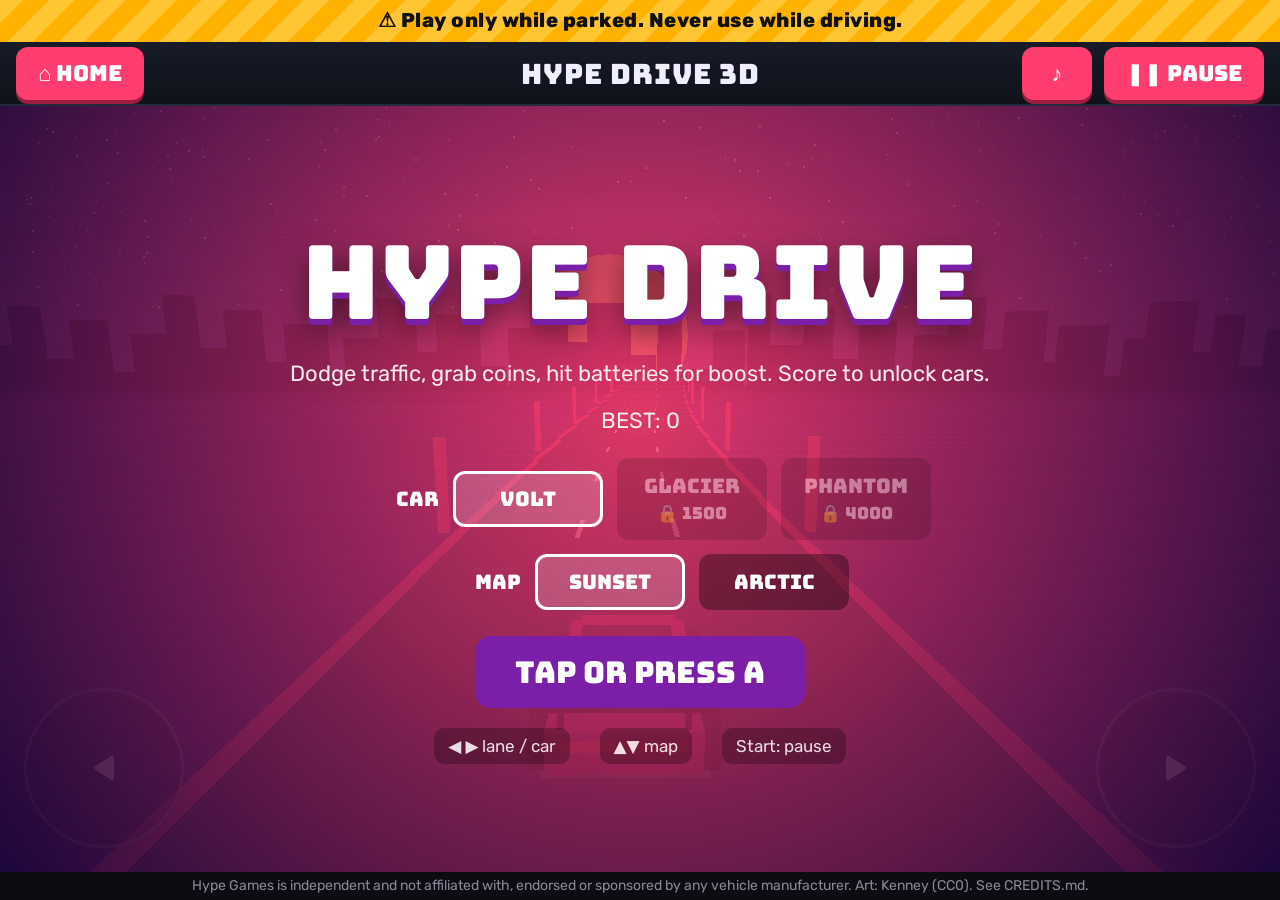
==== games/drive.html @ b2f7b59b "Hype Games v3" ====
<!doctype html><html><head><meta charset="utf-8"><meta name="viewport" content="width=device-width,initial-scale=1"><title>Hype Drive 3D</title><link rel="icon" href="data:,"><link rel="stylesheet" href="../style.css">
<script type="importmap">{"imports":{"three":"../vendor/three.module.min.js"}}</script></head><body>
<script src="../common.js"></script><script>HG.chrome('Hype Drive 3D')</script>
<script type="module">
import * as THREE from 'three';
const stage=document.getElementById('stage');
const hud=document.createElement('div');hud.className='hud';stage.appendChild(hud);
const msg=document.createElement('div');msg.className='hud';msg.style.cssText='top:38%;left:0;right:0;text-align:center;font-size:56px;background:none;border:0';stage.appendChild(msg);
// --- garage & themes ---
const CARS=[{n:'VOLT',need:0,body:0xff3d6e,trim:0x1b1030,glow:0xffd23f,w:1.9,l:3.6,h:.55},{n:'GLACIER',need:1500,body:0xe8f6ff,trim:0x16324a,glow:0x2bd9ff,w:2.1,l:3.9,h:.7},{n:'PHANTOM',need:4000,body:0x15151c,trim:0xc9a227,glow:0xb46bff,w:2.0,l:4.2,h:.45}];
const THEMES=[{n:'SUNSET',sky:['#0a0420','#3b0f5c','#ff3d6e','#ffb36b'],fog:0x2a0c4a,ground:0x3a1f6b,grid:[0xff3d6e,0xb02a8a],sun:0xffcf5a,skyline:0x14062a,post:0xff3d6e,road:0x2b2b3a,mtn:false,
  music:{bpm:118,root:57,scale:[0,2,3,5,7,8,10],lead:[0,null,3,null,7,null,5,3,0,null,3,null,8,7,5,null],bass:[0,0,null,0,5,5,null,5,3,3,null,3,4,4,null,4],drums:1,wave:'sawtooth'}},
 {n:'ARCTIC',sky:['#020b1a','#0b2a4a','#2bd9ff','#c8f4ff'],fog:0x0b2a4a,ground:0xbfd8ea,grid:[0x2bd9ff,0x5aa0c8],sun:0xeaf6ff,skyline:0x183a5a,post:0x2bd9ff,road:0x3a4a5e,mtn:true,
  music:{bpm:96,root:62,scale:[0,2,4,7,9],lead:[4,null,2,null,0,null,2,null,4,7,null,4,2,null,null,null],bass:[0,null,null,null,3,null,null,null,1,null,null,null,4,null,null,null],drums:1,wave:'triangle'}}];
let carI=Math.min(HG.get('drive_car',0),2),thI=HG.get('drive_theme',0);const unlocked=i=>HG.best('drive')>=CARS[i].need;if(!unlocked(carI))carI=0;
const R=new THREE.WebGLRenderer({antialias:false,powerPreference:'low-power'});R.setPixelRatio(Math.min(devicePixelRatio,1.25));stage.appendChild(R.domElement);
const S=new THREE.Scene(),C=new THREE.PerspectiveCamera(60,1,.1,260);C.position.set(0,5,9);C.lookAt(0,1,-8);
S.add(new THREE.HemisphereLight(0xbbaaff,0x332244,1.6));const dl=new THREE.DirectionalLight(0xffffff,1.6);dl.position.set(5,10,5);S.add(dl);
function size(){const w=stage.clientWidth,h=stage.clientHeight;R.setSize(w,h);C.aspect=w/h;C.updateProjectionMatrix()}addEventListener('resize',size);size();
const M=(c,e)=>new THREE.MeshLambertMaterial({color:c,emissive:e||0}),B=(w,h,d,m)=>new THREE.Mesh(new THREE.BoxGeometry(w,h,d),m);
// hand-modelled cars (no external model)
function makeCar(c){const g=new THREE.Group(),bm=M(c.body),tm=M(c.trim),gl=new THREE.MeshBasicMaterial({color:c.glow});
 const body=B(c.w,c.h,c.l,bm);body.position.y=.55;g.add(body);const nose=B(c.w*.9,c.h*.6,1,bm);nose.position.set(0,.45,-c.l/2-.3);g.add(nose);
 const cab=B(c.w*.7,.45,c.l*.4,new THREE.MeshLambertMaterial({color:0x101828,emissive:0x0a1430}));cab.position.set(0,.55+c.h/2+.2,.2);g.add(cab);
 const sp=B(c.w*1.05,.08,.5,tm);sp.position.set(0,1.2,c.l/2-.1);g.add(sp);[-1,1].forEach(s=>{const f=B(.08,.4,.08,tm);f.position.set(s*c.w*.4,1,c.l/2-.1);g.add(f)});
 const st=B(c.w+.02,.06,c.l*.8,gl);st.position.y=.5;g.add(st);const tl=B(c.w*.8,.12,.05,new THREE.MeshBasicMaterial({color:0xff2a2a}));tl.position.set(0,.65,c.l/2+.01);g.add(tl);
 const wg=new THREE.CylinderGeometry(.42,.42,.38,10),wm=M(0x111111);g.wheels=[];[[-1,-1],[1,-1],[-1,1],[1,1]].forEach(([x,z])=>{const w=new THREE.Mesh(wg,wm);w.rotation.z=Math.PI/2;w.position.set(x*(c.w/2+.05),.42,z*c.l*.33);g.add(w);g.wheels.push(w)});
 const under=new THREE.Mesh(new THREE.PlaneGeometry(c.w*1.1,c.l*.9),new THREE.MeshBasicMaterial({color:c.glow,transparent:true,opacity:.22,blending:THREE.AdditiveBlending,depthWrite:false}));under.rotation.x=-Math.PI/2;under.position.y=.12;g.add(under);return g}
function makeTraffic(i){const cols=[0x4466ff,0x22aa66,0xffaa22,0x9955ff,0xdddddd],g=makeCar({body:cols[i%5],trim:0x222222,glow:0xffffff,w:1.9,l:3.4+(i%2)*.8,h:.7+(i%3)*.2});g.rotation.y=Math.PI;return g}
// world
const LANES=[-3,0,3],SEG=10,NSEG=18;let TH;const road=[];const world=new THREE.Group();S.add(world);
let sun,ground,grid,sky=new THREE.Group();S.add(sky);
function buildTheme(){TH=THEMES[thI];sky.clear();const cv=document.createElement('canvas');cv.width=2;cv.height=256;const g=cv.getContext('2d'),gr=g.createLinearGradient(0,0,0,256);TH.sky.forEach((c,i)=>gr.addColorStop([0,.5,.8,1][i],c));g.fillStyle=gr;g.fillRect(0,0,2,256);S.background=new THREE.CanvasTexture(cv);
 S.fog=new THREE.Fog(TH.fog,50,190);sun=new THREE.Mesh(new THREE.CircleGeometry(24,40),new THREE.MeshBasicMaterial({color:TH.sun,fog:false}));sun.position.set(0,16,-200);sky.add(sun);
 const bm=new THREE.MeshBasicMaterial({color:TH.skyline,fog:false});for(let i=0;i<70;i++){const h=6+((i*37)%26);let b;if(TH.mtn){b=new THREE.Mesh(new THREE.ConeGeometry(10+(i%4)*3,h*1.4,4),bm);b.position.set((i-35)*10,h*.7-2,-195)}else{b=B(6+(i*13%8),h,4,bm);b.position.set((i-35)*9,h/2-2,-195)}sky.add(b)}
 const sg=new THREE.BufferGeometry(),pts=[];for(let i=0;i<500;i++)pts.push((Math.random()-.5)*500,25+Math.random()*100,-210);sg.setAttribute('position',new THREE.Float32BufferAttribute(pts,3));sky.add(new THREE.Points(sg,new THREE.PointsMaterial({color:0xffffff,size:.9,fog:false})));
 if(TH.mtn){for(let i=0;i<3;i++){const a=new THREE.Mesh(new THREE.PlaneGeometry(300,18),new THREE.MeshBasicMaterial({color:[0x2bff9e,0x2bd9ff,0xb46bff][i],transparent:true,opacity:.18,fog:false,side:2}));a.position.set(0,55+i*10,-205);a.rotation.z=.05*i;sky.add(a)}}
 if(ground)S.remove(ground,grid);ground=new THREE.Mesh(new THREE.PlaneGeometry(500,500),M(TH.ground));ground.rotation.x=-Math.PI/2;ground.position.set(0,-.4,-180);S.add(ground);
 grid=new THREE.GridHelper(500,125,TH.grid[0],TH.grid[1]);grid.position.set(0,-.35,-180);grid.material.transparent=true;grid.material.opacity=.4;S.add(grid);
 road.forEach(r=>world.remove(r));road.length=0;const rm=M(TH.road),sm=new THREE.MeshBasicMaterial({color:0xffffff}),pm=new THREE.MeshBasicMaterial({color:TH.post}),em=new THREE.MeshBasicMaterial({color:TH.post});
 for(let i=0;i<NSEG;i++){const g=new THREE.Group();g.add(B(10,.2,SEG+.6,rm));for(const x of[-1.5,1.5]){const s=B(.15,.02,2.4,sm);s.position.set(x,.11,0);g.add(s)}
  for(const x of[-5.1,5.1]){const e=B(.25,.12,SEG,em);e.position.set(x,.15,0);g.add(e)}if(i%2==0)for(const x of[-5.8,5.8]){const p=B(.3,3,.3,pm);p.position.set(x,1.5,0);g.add(p)}g.baseZ=-i*SEG;world.add(g);road.push(g)}}
// pseudo-3D bend: offset at depth z (negative = ahead)
let curve=0,hill=0;const bend=z=>{const d=Math.max(0,-z);return{x:curve*d*d/420,y:hill*Math.min(d,120)*Math.min(d,120)/2600,r:curve*d/210}};
function place(o,z){const b=bend(z);o.position.x=(o.lx||0)+b.x;o.position.y=(o.ly||0)+b.y;o.position.z=z;o.rotation.y=(o.ry||0)-b.r}
// particles & fx
const PN=160,pg=new THREE.BufferGeometry(),pp=new Float32Array(PN*3),pv=[];for(let i=0;i<PN;i++){pp[i*3+1]=-99;pv.push({x:0,y:0,z:0,l:0})}pg.setAttribute('position',new THREE.BufferAttribute(pp,3));
const pmat=new THREE.PointsMaterial({color:0xffd400,size:.4});S.add(new THREE.Points(pg,pmat));let pi=0;
function burst(x,y,z,n,c){pmat.color.set(c);for(let i=0;i<n;i++){const v=pv[pi];v.l=.6;v.x=(Math.random()-.5)*8;v.y=Math.random()*7;v.z=(Math.random()-.5)*8+6;pp[pi*3]=x;pp[pi*3+1]=y;pp[pi*3+2]=z;pi=(pi+1)%PN}}
function stepP(dt){for(let i=0;i<PN;i++){const v=pv[i];if(v.l<=0){pp[i*3+1]=-99;continue}v.l-=dt;v.y-=18*dt;pp[i*3]+=v.x*dt;pp[i*3+1]+=v.y*dt;pp[i*3+2]+=v.z*dt}pg.attributes.position.needsUpdate=true}
const lines=[];const lm=new THREE.MeshBasicMaterial({color:0xffffff,transparent:true,opacity:.35});for(let i=0;i<24;i++){const l=B(.05,.05,4,lm);l.position.set((Math.random()<.5?-1:1)*(6+Math.random()*6),Math.random()*5,-Math.random()*80);S.add(l);lines.push(l)}
let shakeT=0,stopT=0,player;
function setCar(){if(player)S.remove(player);player=makeCar(CARS[carI]);S.add(player)}
const coinG=new THREE.TorusGeometry(.5,.18,6,14),coinM=M(0xffd400,0x664400),batG=new THREE.BoxGeometry(.6,1,.6),batM=M(0x22ff88,0x116633),coneG=new THREE.ConeGeometry(.5,1.2,8),coneM=M(0xff7a1a,0x331100);
let objs=[],lane=1,px=0,speed=0,dist=0,coins=0,lives=3,level=1,boost=0,inv=0,state='ready',spawnZ,tilt=0;
function reset(){objs.forEach(o=>world.remove(o.m));objs=[];lane=1;px=0;speed=16;dist=0;coins=0;lives=3;level=1;boost=0;inv=0;spawnZ=-40;state='play';msg.textContent=''}
function spawn(z){const l=Math.random()*3|0,r=Math.random();let m,t;
 if(r<.42){m=makeTraffic(Math.random()*5|0);t='car'}else if(r<.6){m=new THREE.Mesh(coneG,coneM);m.ly=.6;t='cone'}else if(r<.94){m=new THREE.Mesh(coinG,coinM);m.ly=1;t='coin'}else{m=new THREE.Mesh(batG,batM);m.ly=1;t='bat'}
 m.lx=LANES[l];m.ry=t=='car'?Math.PI:0;m.z=z;world.add(m);objs.push({m,t,l,z})}
HG.onPress=k=>{if(state!='play'){if(k=='a'&&state=='over')reset();return}if(k=='left'&&lane>0){lane--;HG.sfx('click')}if(k=='right'&&lane<2){lane++;HG.sfx('click')}};
HG.touchButtons([{k:'left',label:'◀',style:'left:24px;bottom:24px;width:160px;height:160px'},{k:'right',label:'▶',style:'right:24px;bottom:24px;width:160px;height:160px'}]);
R.domElement.addEventListener('pointerdown',()=>{if(state=='over')reset()});
const score=()=>Math.floor(dist/10)+coins*25;
let last=performance.now(),demoT=0,tt=0;
function tick(now){requestAnimationFrame(tick);let dt=Math.min(.05,(now-last)/1000);last=now;if(HG.paused){R.render(S,C);return}if(stopT>0){stopT-=dt;R.render(S,C);return}stepP(dt);tt+=dt;
 const sp=state=='play'?speed*(boost>0?1.6:1):6;dist+=state=='play'?sp*dt:0;
 curve=Math.sin(tt*.12+dist/500)*1.1;hill=Math.sin(dist/330+1)*.8;sky.position.x=-curve*25;
 if(state=='play'){
  if(HG.qs.has('demo')){demoT+=dt;const ahead=objs.find(o=>o.l==lane&&o.z<0&&o.z>-16&&(o.t=='car'||o.t=='cone'));if(ahead&&demoT>.3){lane=lane==1?(Math.random()<.5?0:2):1;demoT=0}}
  speed=Math.min(55,16+dist/150);boost-=dt;inv-=dt;
  const nl=1+Math.floor(dist/1000);if(nl>level){level=nl;HG.sfx('level');msg.textContent='LEVEL '+level;setTimeout(()=>msg.textContent='',1200)}
  spawnZ+=sp*dt;while(spawnZ>-150){spawn(spawnZ-150);spawnZ-=Math.max(6,16-level*1.5)}
  for(let i=objs.length-1;i>=0;i--){const o=objs[i];o.z+=sp*dt*(o.t=='car'?.6:1);if(o.t=='coin'||o.t=='bat')o.m.rotation.x+=dt*0,o.ry=(o.ry||0)+dt*4;place(o.m,o.z);
   if(o.z>12){world.remove(o.m);objs.splice(i,1);continue}
   if(Math.abs(o.z)<1.8&&Math.abs(o.m.position.x-px)<1.5){
    if(o.t=='coin'){coins++;HG.sfx('coin');burst(px,1,0,14,0xffd400);const v=o.m.position.clone().project(C);HG.popText((v.x+1)/2*stage.clientWidth,(1-v.y)/2*stage.clientHeight-30,'+25','#ffd400')}
    else if(o.t=='bat'){boost=3;HG.sfx('power');burst(px,1,0,30,0x22ff88)}
    else if(inv<=0){lives--;inv=1.5;HG.sfx('hit');shakeT=.35;stopT=.09;burst(px,1,0,30,0xff3d6e);if(lives<=0){state='over';HG.sfx('boom');const b0=HG.best('drive');HG.save('drive',score());const nu=CARS.filter(c=>c.need>b0&&c.need<=score()).map(c=>c.n);msg.innerHTML='GAME OVER<br><small>'+(nu.length?'UNLOCKED: '+nu.join(', ')+'<br>':'')+'Tap or press A to retry</small>'}}else continue;
    world.remove(o.m);objs.splice(i,1)}}}
 road.forEach(g=>{g.baseZ+=sp*dt;if(g.baseZ>SEG)g.baseZ-=SEG*NSEG;place(g,g.baseZ)});grid.position.z=-180+(dist%4);
 const tx=LANES[lane];tilt=(tx-px)*.15;px+=(tx-px)*Math.min(1,dt*10);player.position.x=px;player.rotation.z=-tilt*.6;player.rotation.y=-tilt*.5-curve*.08;player.position.y=Math.sin(tt*30)*.02*(sp/20);
 player.wheels.forEach(w=>w.rotation.x-=sp*dt*2);player.visible=inv<=0||Math.floor(now/100)%2==0;
 lines.forEach(l=>{l.position.z+=sp*1.4*dt;if(l.position.z>10)l.position.z=-80;l.visible=boost>0||speed>30});
 C.fov+=((boost>0?75:60)-C.fov)*Math.min(1,dt*4);C.updateProjectionMatrix();shakeT-=dt;const sk=shakeT>0?shakeT*1.2:0;
 C.position.set(px*.5+(Math.random()-.5)*sk,5+(Math.random()-.5)*sk,9);C.lookAt(px*.3+curve*2,1+hill*1.5,-8);
 hud.innerHTML=state=='ready'?'':`${score()} <small>PTS</small> &nbsp; LVL ${level} &nbsp; ${'♥'.repeat(Math.max(0,lives))} &nbsp; ◎${coins} ${boost>0?'&nbsp; ⚡BOOST':''}<br><small>BEST ${HG.best('drive')} · ${CARS[carI].n} · ${TH.n}</small>`;
 R.render(S,C)}
buildTheme();setCar();
const pickHTML=()=>`<div class="pick"><label>CAR</label>${CARS.map((c,i)=>`<button data-c="${i}" class="${i==carI?'on':''}" ${unlocked(i)?'':'disabled'}>${c.n}${unlocked(i)?'':'<br><small>🔒 '+c.need+'</small>'}</button>`).join('')}</div><div class="pick"><label>MAP</label>${THEMES.map((t,i)=>`<button data-t="${i}" class="${i==thI?'on':''}">${t.n}</button>`).join('')}</div>`;
function refreshPick(){document.querySelectorAll('.pick button').forEach(b=>{if(b.dataset.c)b.classList.toggle('on',+b.dataset.c==carI);if(b.dataset.t)b.classList.toggle('on',+b.dataset.t==thI)})}
function chooseCar(i){if(!unlocked(i))return;carI=i;HG.set('drive_car',i);setCar();refreshPick();HG.sfx('click')}
function chooseTheme(i){thI=i;HG.set('drive_theme',i);buildTheme();HG.music(TH.music);refreshPick();HG.sfx('click')}
HG.titleNav=k=>{if(k=='left'||k=='right'){let i=carI;do{i=(i+(k=='right'?1:2))%3}while(!unlocked(i));chooseCar(i)}if(k=='up'||k=='down')chooseTheme((thI+1)%2)};
document.addEventListener('click',e=>{const b=e.target.closest('.pick button');if(!b)return;if(b.dataset.c)chooseCar(+b.dataset.c);if(b.dataset.t)chooseTheme(+b.dataset.t)});
HG.music(Object.assign({title:1},TH.music));
HG.title({name:'HYPE DRIVE',sub:'Dodge traffic, grab coins, hit batteries for boost. Score to unlock cars.',extra:pickHTML(),ctl:['◀ ▶ lane / car','▲▼ map','Start: pause'],c1:'rgba(255,61,110,.85)',c2:'rgba(26,6,56,.92)',c3:'#7c1fa8',game:'drive'}).then(()=>{HG.titleNav=null;HG.music(TH.music);reset()});
requestAnimationFrame(tick);
</script></body></html>
---- style.css ----
*{box-sizing:border-box}html,body{margin:0;height:100%;background:#0b0d12;color:#eef;font:20px system-ui,sans-serif;overflow:hidden;user-select:none;-webkit-user-select:none}
.warn{background:#ffb300;color:#111;font-weight:700;padding:8px;text-align:center;font-size:20px;height:42px}
.bar{display:flex;justify-content:space-between;align-items:center;padding:0 16px;height:64px;background:#12151d}.bar b{font-size:28px}
.hbtn{background:#ff3d6e;color:#fff;border:0;border-radius:12px;padding:12px 22px;font-size:22px;text-decoration:none;min-width:120px;text-align:center;cursor:pointer}
#stage{position:relative;height:calc(100% - 42px - 64px - 28px);overflow:hidden}#stage canvas{display:block;margin:0 auto;touch-action:none}
footer{height:28px;font-size:14px;color:#889;text-align:center;line-height:28px}
.ov{position:fixed;inset:0;background:rgba(0,0,0,.7);display:none;align-items:center;justify-content:center;z-index:50}.ov.on{display:flex}
.menu{background:#161a24;padding:32px 48px;border-radius:20px;display:flex;flex-direction:column;gap:16px;min-width:360px;text-align:center}
.menu button{font-size:28px;padding:18px;border-radius:14px;border:3px solid transparent;background:#262c3c;color:#fff}.menu button.sel{border-color:#ff3d6e}
.tbtns{position:absolute;inset:0;pointer-events:none}.tbtn{position:absolute;pointer-events:auto;width:120px;height:120px;border-radius:50%;border:0;background:rgba(255,255,255,.14);color:#fff;font-size:44px;touch-action:none}
.tbtn:active{background:rgba(255,61,110,.5)}
.hud{position:absolute;top:10px;left:16px;font-size:26px;font-weight:700;text-shadow:0 2px 4px #000;pointer-events:none;z-index:5}
/* home */
.home main{padding:20px 28px;height:calc(100% - 42px - 80px - 28px);overflow:auto}.home header{display:flex;justify-content:space-between;align-items:center;padding:0 28px;height:80px;background:#12151d}
.home h1{margin:0;font-size:40px}.home h1 span{color:#ff3d6e}
.grid{display:grid;grid-template-columns:repeat(4,1fr);gap:22px}
.card{display:block;border-radius:20px;overflow:hidden;background:#161a24;color:#fff;text-decoration:none;border:4px solid transparent}.card.sel{border-color:#fff;transform:scale(1.02)}
.card img{width:100%;aspect-ratio:16/10;object-fit:cover;display:block;background:#222}.card div{padding:14px 18px;font-size:28px;font-weight:800}.card small{display:block;font-size:17px;font-weight:400;opacity:.8;margin-top:4px}
@media (max-width:1100px){.grid{grid-template-columns:repeat(2,1fr)}}
/* v3 art direction */
@font-face{font-family:Bungee;src:url(assets/fonts/Bungee-Regular.ttf)}@font-face{font-family:Pixel;src:url(assets/fonts/PressStart2P-Regular.ttf)}@font-face{font-family:Rubik;src:url(assets/fonts/Rubik.ttf)}
html,body{font-family:Rubik,system-ui,sans-serif}
.warn{background:repeating-linear-gradient(-45deg,#ffb300 0 18px,#ffc533 18px 36px);font-family:Rubik;font-weight:800;letter-spacing:.5px}
.bar{background:linear-gradient(#171b27,#0f121a);border-bottom:2px solid #232a3b}.bar b,.home h1,.menu h2,.title h1{font-family:Bungee;font-weight:400;letter-spacing:1px}
.hbtn,.menu button{font-family:Bungee;font-weight:400;box-shadow:0 4px 0 #9c1d3f;transition:transform .08s}.hbtn:active,.menu button:active{transform:translateY(3px);box-shadow:0 1px 0 #9c1d3f}
.menu button{background:#262c3c;box-shadow:0 4px 0 #11141c}.menu{border:2px solid #2d3448;box-shadow:0 20px 60px #000}
.hud{font-family:Bungee;font-weight:400;font-size:22px;background:rgba(10,12,20,.55);padding:6px 14px;border-radius:12px;border:1px solid rgba(255,255,255,.12)}
.hud small{font-family:Rubik;font-size:15px;opacity:.75}
.title{position:absolute;inset:0;z-index:40;display:flex;flex-direction:column;align-items:center;justify-content:center;text-align:center;background:radial-gradient(circle at 50% 40%,var(--c1),var(--c2));transition:opacity .35s}
.title.hide{opacity:0;pointer-events:none}.title h1{font-size:clamp(48px,8vw,120px);margin:0;color:#fff;text-shadow:0 6px 0 var(--c3),0 12px 30px rgba(0,0,0,.5);animation:bob 2.4s ease-in-out infinite}
.title p{font-size:22px;color:#fff;opacity:.9;margin:10px}.title .go{font-family:Bungee;font-size:30px;color:#fff;margin-top:26px;padding:16px 40px;border-radius:16px;background:var(--c3);animation:pulse 1.2s ease-in-out infinite}
.title .ctl{display:flex;gap:30px;margin-top:20px;font-size:17px;color:#fff;opacity:.85}.title .ctl span{background:rgba(0,0,0,.3);padding:8px 14px;border-radius:10px}
@keyframes bob{50%{transform:translateY(-10px) rotate(-1deg)}}@keyframes pulse{50%{transform:scale(1.06)}}
.pop{position:absolute;font-family:Bungee;color:#fff;pointer-events:none;z-index:8;text-shadow:0 3px 0 #000;animation:pop .8s ease-out forwards}@keyframes pop{0%{transform:translate(-50%,0) scale(.6);opacity:1}30%{transform:translate(-50%,-20px) scale(1.2)}100%{transform:translate(-50%,-60px) scale(1);opacity:0}}
.home header{background:linear-gradient(#171b27,#0f121a)}.card{transition:transform .15s,border-color .15s;box-shadow:0 8px 24px rgba(0,0,0,.4)}.card div{font-family:Bungee;font-weight:400}.card small{font-family:Rubik}
body.home{background:radial-gradient(circle at 20% 0,#2a1440,#0b0d12 60%)}
.tbtn{font-family:Bungee;background:rgba(15,18,28,.45);border:3px solid rgba(255,255,255,.35);box-shadow:0 6px 20px rgba(0,0,0,.35)}
.hud.px,.px{font-family:Pixel;font-size:16px;line-height:1.6}.hud.px small{font-family:Pixel;font-size:10px}
.hud:empty{display:none}
body.shmup #stage{background:radial-gradient(circle at 50% 40%,#1a1240,#05060f 70%)}
.home main{display:flex;flex-direction:column;justify-content:center}.home .card img{aspect-ratio:4/3}.home .card div{font-size:30px}
.pick{display:flex;gap:14px;margin-top:14px;align-items:center}.pick button{font-family:Bungee;font-size:20px;padding:12px 18px;border-radius:12px;border:3px solid transparent;background:rgba(0,0,0,.35);color:#fff;min-width:150px}
.pick button.on{border-color:#fff;background:rgba(255,255,255,.18)}.pick button:disabled{opacity:.4}.pick label{font-family:Bungee;color:#fff;width:90px;text-align:right}
.bar{position:relative}.bar b{position:absolute;left:50%;transform:translateX(-50%)}
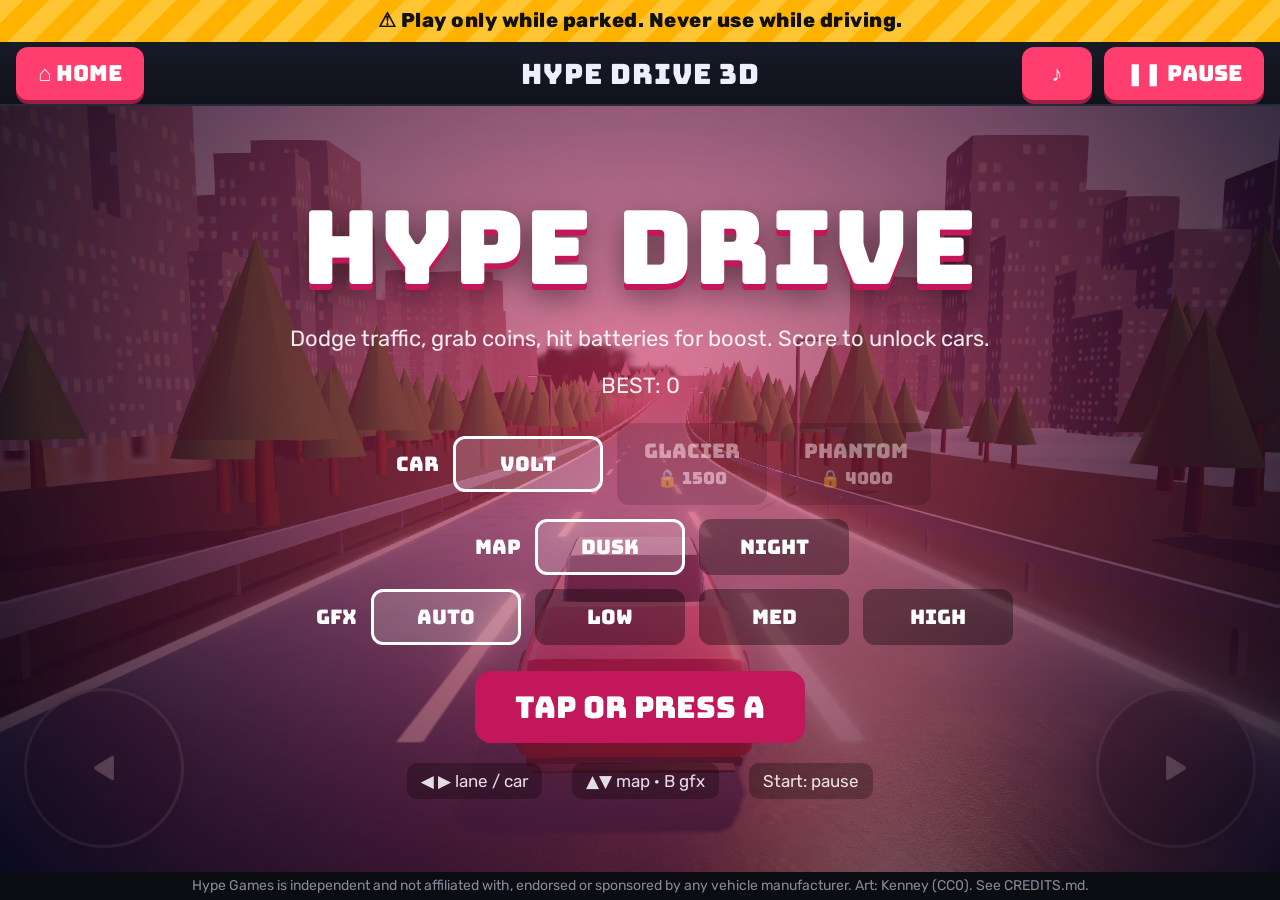
==== commit 749ef97d: "Hype Drive v4: PBR car, HDRI, post-fx, quality presets" ====
--- a/games/drive.html
+++ b/games/drive.html
@@ -1,98 +1,195 @@
 <!doctype html><html><head><meta charset="utf-8"><meta name="viewport" content="width=device-width,initial-scale=1"><title>Hype Drive 3D</title><link rel="icon" href="data:,"><link rel="stylesheet" href="../style.css">
-<script type="importmap">{"imports":{"three":"../vendor/three.module.min.js"}}</script></head><body>
+<script type="importmap">{"imports":{"three":"../vendor/three.module.min.js","three/addons/":"../vendor/jsm/"}}</script></head><body>
 <script src="../common.js"></script><script>HG.chrome('Hype Drive 3D')</script>
 <script type="module">
 import * as THREE from 'three';
-const stage=document.getElementById('stage');
+import {RGBELoader} from 'three/addons/loaders/RGBELoader.js';
+import {EffectComposer} from 'three/addons/postprocessing/EffectComposer.js';
+import {RenderPass} from 'three/addons/postprocessing/RenderPass.js';
+import {UnrealBloomPass} from 'three/addons/postprocessing/UnrealBloomPass.js';
+import {ShaderPass} from 'three/addons/postprocessing/ShaderPass.js';
+import {OutputPass} from 'three/addons/postprocessing/OutputPass.js';
+import {SMAAPass} from 'three/addons/postprocessing/SMAAPass.js';
+import {FXAAShader} from 'three/addons/shaders/FXAAShader.js';
+const stage=document.getElementById('stage'),A='../assets/drive/';
 const hud=document.createElement('div');hud.className='hud';stage.appendChild(hud);
 const msg=document.createElement('div');msg.className='hud';msg.style.cssText='top:38%;left:0;right:0;text-align:center;font-size:56px;background:none;border:0';stage.appendChild(msg);
-// --- garage & themes ---
-const CARS=[{n:'VOLT',need:0,body:0xff3d6e,trim:0x1b1030,glow:0xffd23f,w:1.9,l:3.6,h:.55},{n:'GLACIER',need:1500,body:0xe8f6ff,trim:0x16324a,glow:0x2bd9ff,w:2.1,l:3.9,h:.7},{n:'PHANTOM',need:4000,body:0x15151c,trim:0xc9a227,glow:0xb46bff,w:2.0,l:4.2,h:.45}];
-const THEMES=[{n:'SUNSET',sky:['#0a0420','#3b0f5c','#ff3d6e','#ffb36b'],fog:0x2a0c4a,ground:0x3a1f6b,grid:[0xff3d6e,0xb02a8a],sun:0xffcf5a,skyline:0x14062a,post:0xff3d6e,road:0x2b2b3a,mtn:false,
+// ---------- settings ----------
+const CARS=[{n:'VOLT',need:0,paint:0xd0102e,metal:.65,rough:.28},{n:'GLACIER',need:1500,paint:0xe9eef2,metal:.35,rough:.2},{n:'PHANTOM',need:4000,paint:0x0c0c10,metal:.9,rough:.32}];
+const THEMES=[{n:'DUSK',hdr:'sunset.hdr',exp:.9,bgI:1,sun:[30,40,-60],sunC:0xffc890,sunI:2.6,fog:0x8a6f7a,night:false,
   music:{bpm:118,root:57,scale:[0,2,3,5,7,8,10],lead:[0,null,3,null,7,null,5,3,0,null,3,null,8,7,5,null],bass:[0,0,null,0,5,5,null,5,3,3,null,3,4,4,null,4],drums:1,wave:'sawtooth'}},
- {n:'ARCTIC',sky:['#020b1a','#0b2a4a','#2bd9ff','#c8f4ff'],fog:0x0b2a4a,ground:0xbfd8ea,grid:[0x2bd9ff,0x5aa0c8],sun:0xeaf6ff,skyline:0x183a5a,post:0x2bd9ff,road:0x3a4a5e,mtn:true,
-  music:{bpm:96,root:62,scale:[0,2,4,7,9],lead:[4,null,2,null,0,null,2,null,4,7,null,4,2,null,null,null],bass:[0,null,null,null,3,null,null,null,1,null,null,null,4,null,null,null],drums:1,wave:'triangle'}}];
-let carI=Math.min(HG.get('drive_car',0),2),thI=HG.get('drive_theme',0);const unlocked=i=>HG.best('drive')>=CARS[i].need;if(!unlocked(carI))carI=0;
-const R=new THREE.WebGLRenderer({antialias:false,powerPreference:'low-power'});R.setPixelRatio(Math.min(devicePixelRatio,1.25));stage.appendChild(R.domElement);
-const S=new THREE.Scene(),C=new THREE.PerspectiveCamera(60,1,.1,260);C.position.set(0,5,9);C.lookAt(0,1,-8);
-S.add(new THREE.HemisphereLight(0xbbaaff,0x332244,1.6));const dl=new THREE.DirectionalLight(0xffffff,1.6);dl.position.set(5,10,5);S.add(dl);
-function size(){const w=stage.clientWidth,h=stage.clientHeight;R.setSize(w,h);C.aspect=w/h;C.updateProjectionMatrix()}addEventListener('resize',size);size();
-const M=(c,e)=>new THREE.MeshLambertMaterial({color:c,emissive:e||0}),B=(w,h,d,m)=>new THREE.Mesh(new THREE.BoxGeometry(w,h,d),m);
-// hand-modelled cars (no external model)
-function makeCar(c){const g=new THREE.Group(),bm=M(c.body),tm=M(c.trim),gl=new THREE.MeshBasicMaterial({color:c.glow});
- const body=B(c.w,c.h,c.l,bm);body.position.y=.55;g.add(body);const nose=B(c.w*.9,c.h*.6,1,bm);nose.position.set(0,.45,-c.l/2-.3);g.add(nose);
- const cab=B(c.w*.7,.45,c.l*.4,new THREE.MeshLambertMaterial({color:0x101828,emissive:0x0a1430}));cab.position.set(0,.55+c.h/2+.2,.2);g.add(cab);
- const sp=B(c.w*1.05,.08,.5,tm);sp.position.set(0,1.2,c.l/2-.1);g.add(sp);[-1,1].forEach(s=>{const f=B(.08,.4,.08,tm);f.position.set(s*c.w*.4,1,c.l/2-.1);g.add(f)});
- const st=B(c.w+.02,.06,c.l*.8,gl);st.position.y=.5;g.add(st);const tl=B(c.w*.8,.12,.05,new THREE.MeshBasicMaterial({color:0xff2a2a}));tl.position.set(0,.65,c.l/2+.01);g.add(tl);
- const wg=new THREE.CylinderGeometry(.42,.42,.38,10),wm=M(0x111111);g.wheels=[];[[-1,-1],[1,-1],[-1,1],[1,1]].forEach(([x,z])=>{const w=new THREE.Mesh(wg,wm);w.rotation.z=Math.PI/2;w.position.set(x*(c.w/2+.05),.42,z*c.l*.33);g.add(w);g.wheels.push(w)});
- const under=new THREE.Mesh(new THREE.PlaneGeometry(c.w*1.1,c.l*.9),new THREE.MeshBasicMaterial({color:c.glow,transparent:true,opacity:.22,blending:THREE.AdditiveBlending,depthWrite:false}));under.rotation.x=-Math.PI/2;under.position.y=.12;g.add(under);return g}
-function makeTraffic(i){const cols=[0x4466ff,0x22aa66,0xffaa22,0x9955ff,0xdddddd],g=makeCar({body:cols[i%5],trim:0x222222,glow:0xffffff,w:1.9,l:3.4+(i%2)*.8,h:.7+(i%3)*.2});g.rotation.y=Math.PI;return g}
-// world
-const LANES=[-3,0,3],SEG=10,NSEG=18;let TH;const road=[];const world=new THREE.Group();S.add(world);
-let sun,ground,grid,sky=new THREE.Group();S.add(sky);
-function buildTheme(){TH=THEMES[thI];sky.clear();const cv=document.createElement('canvas');cv.width=2;cv.height=256;const g=cv.getContext('2d'),gr=g.createLinearGradient(0,0,0,256);TH.sky.forEach((c,i)=>gr.addColorStop([0,.5,.8,1][i],c));g.fillStyle=gr;g.fillRect(0,0,2,256);S.background=new THREE.CanvasTexture(cv);
- S.fog=new THREE.Fog(TH.fog,50,190);sun=new THREE.Mesh(new THREE.CircleGeometry(24,40),new THREE.MeshBasicMaterial({color:TH.sun,fog:false}));sun.position.set(0,16,-200);sky.add(sun);
- const bm=new THREE.MeshBasicMaterial({color:TH.skyline,fog:false});for(let i=0;i<70;i++){const h=6+((i*37)%26);let b;if(TH.mtn){b=new THREE.Mesh(new THREE.ConeGeometry(10+(i%4)*3,h*1.4,4),bm);b.position.set((i-35)*10,h*.7-2,-195)}else{b=B(6+(i*13%8),h,4,bm);b.position.set((i-35)*9,h/2-2,-195)}sky.add(b)}
- const sg=new THREE.BufferGeometry(),pts=[];for(let i=0;i<500;i++)pts.push((Math.random()-.5)*500,25+Math.random()*100,-210);sg.setAttribute('position',new THREE.Float32BufferAttribute(pts,3));sky.add(new THREE.Points(sg,new THREE.PointsMaterial({color:0xffffff,size:.9,fog:false})));
- if(TH.mtn){for(let i=0;i<3;i++){const a=new THREE.Mesh(new THREE.PlaneGeometry(300,18),new THREE.MeshBasicMaterial({color:[0x2bff9e,0x2bd9ff,0xb46bff][i],transparent:true,opacity:.18,fog:false,side:2}));a.position.set(0,55+i*10,-205);a.rotation.z=.05*i;sky.add(a)}}
- if(ground)S.remove(ground,grid);ground=new THREE.Mesh(new THREE.PlaneGeometry(500,500),M(TH.ground));ground.rotation.x=-Math.PI/2;ground.position.set(0,-.4,-180);S.add(ground);
- grid=new THREE.GridHelper(500,125,TH.grid[0],TH.grid[1]);grid.position.set(0,-.35,-180);grid.material.transparent=true;grid.material.opacity=.4;S.add(grid);
- road.forEach(r=>world.remove(r));road.length=0;const rm=M(TH.road),sm=new THREE.MeshBasicMaterial({color:0xffffff}),pm=new THREE.MeshBasicMaterial({color:TH.post}),em=new THREE.MeshBasicMaterial({color:TH.post});
- for(let i=0;i<NSEG;i++){const g=new THREE.Group();g.add(B(10,.2,SEG+.6,rm));for(const x of[-1.5,1.5]){const s=B(.15,.02,2.4,sm);s.position.set(x,.11,0);g.add(s)}
-  for(const x of[-5.1,5.1]){const e=B(.25,.12,SEG,em);e.position.set(x,.15,0);g.add(e)}if(i%2==0)for(const x of[-5.8,5.8]){const p=B(.3,3,.3,pm);p.position.set(x,1.5,0);g.add(p)}g.baseZ=-i*SEG;world.add(g);road.push(g)}}
-// pseudo-3D bend: offset at depth z (negative = ahead)
-let curve=0,hill=0;const bend=z=>{const d=Math.max(0,-z);return{x:curve*d*d/420,y:hill*Math.min(d,120)*Math.min(d,120)/2600,r:curve*d/210}};
-function place(o,z){const b=bend(z);o.position.x=(o.lx||0)+b.x;o.position.y=(o.ly||0)+b.y;o.position.z=z;o.rotation.y=(o.ry||0)-b.r}
-// particles & fx
-const PN=160,pg=new THREE.BufferGeometry(),pp=new Float32Array(PN*3),pv=[];for(let i=0;i<PN;i++){pp[i*3+1]=-99;pv.push({x:0,y:0,z:0,l:0})}pg.setAttribute('position',new THREE.BufferAttribute(pp,3));
-const pmat=new THREE.PointsMaterial({color:0xffd400,size:.4});S.add(new THREE.Points(pg,pmat));let pi=0;
-function burst(x,y,z,n,c){pmat.color.set(c);for(let i=0;i<n;i++){const v=pv[pi];v.l=.6;v.x=(Math.random()-.5)*8;v.y=Math.random()*7;v.z=(Math.random()-.5)*8+6;pp[pi*3]=x;pp[pi*3+1]=y;pp[pi*3+2]=z;pi=(pi+1)%PN}}
-function stepP(dt){for(let i=0;i<PN;i++){const v=pv[i];if(v.l<=0){pp[i*3+1]=-99;continue}v.l-=dt;v.y-=18*dt;pp[i*3]+=v.x*dt;pp[i*3+1]+=v.y*dt;pp[i*3+2]+=v.z*dt}pg.attributes.position.needsUpdate=true}
-const lines=[];const lm=new THREE.MeshBasicMaterial({color:0xffffff,transparent:true,opacity:.35});for(let i=0;i<24;i++){const l=B(.05,.05,4,lm);l.position.set((Math.random()<.5?-1:1)*(6+Math.random()*6),Math.random()*5,-Math.random()*80);S.add(l);lines.push(l)}
-let shakeT=0,stopT=0,player;
+ {n:'NIGHT',hdr:'night.hdr',exp:1.1,bgI:.6,sun:[-20,50,-40],sunC:0x8fa8ff,sunI:.35,fog:0x0a0e1a,night:true,
+  music:{bpm:96,root:62,scale:[0,2,3,7,8],lead:[4,null,2,null,0,null,2,null,4,7,null,4,2,null,null,null],bass:[0,null,null,null,3,null,null,null,1,null,null,null,4,null,null,null],drums:1,wave:'triangle'}}];
+const Q={low:{pr:.75,shadow:0,post:0,trees:60,bld:30},med:{pr:1,shadow:1024,post:1,trees:120,bld:60},high:{pr:Math.min(devicePixelRatio,1.5),shadow:2048,post:2,trees:200,bld:90}};
+let qSet=HG.qs.get('q')||HG.get('drive_q','auto'),qName=qSet=='auto'?'high':qSet;
+if(HG.qs.get('map'))HG.set('drive_theme',+HG.qs.get('map'));let carI=Math.min(HG.get('drive_car',0),2),thI=Math.min(HG.get('drive_theme',0),1);const unlocked=i=>HG.best('drive')>=CARS[i].need;if(!unlocked(carI))carI=0;
+// ---------- renderer ----------
+const R=new THREE.WebGLRenderer({antialias:false,powerPreference:'high-performance'});R.toneMapping=THREE.ACESFilmicToneMapping;R.outputColorSpace=THREE.SRGBColorSpace;
+R.shadowMap.type=THREE.PCFSoftShadowMap;stage.appendChild(R.domElement);
+const S=new THREE.Scene(),C=new THREE.PerspectiveCamera(58,1,.1,400);C.position.set(0,3.2,8);
+const pmrem=new THREE.PMREMGenerator(R);
+const sun=new THREE.DirectionalLight(0xffffff,2);sun.shadow.camera.left=-14;sun.shadow.camera.right=14;sun.shadow.camera.top=14;sun.shadow.camera.bottom=-14;sun.shadow.camera.far=120;sun.shadow.bias=-.0004;sun.shadow.normalBias=.03;S.add(sun,sun.target);
+const hemi=new THREE.HemisphereLight(0xffffff,0x202020,.25);S.add(hemi);
+// ---------- bend shader (curves & hills applied to everything in world space) ----------
+const bendU={value:new THREE.Vector2()};
+function bendMat(m){m.onBeforeCompile=sh=>{sh.uniforms.uBend=bendU;sh.vertexShader='uniform vec2 uBend;\n'+sh.vertexShader.replace('#include <project_vertex>',`vec4 mvPosition=vec4(transformed,1.0);
+#ifdef USE_INSTANCING
+mvPosition=instanceMatrix*mvPosition;
+#endif
+vec4 bwp=modelMatrix*mvPosition;float bd=max(0.,-bwp.z);bwp.x+=uBend.x*bd*bd;bwp.y+=uBend.y*bd*bd;mvPosition=viewMatrix*bwp;gl_Position=projectionMatrix*mvPosition;`)};m.customProgramCacheKey=()=>'bend';return m}
+const bendAt=z=>{const d=Math.max(0,-z);return{x:bendU.value.x*d*d,y:bendU.value.y*d*d}};
+// ---------- road ----------
+const tl=new THREE.TextureLoader(),tex=(f,srgb)=>{const t=tl.load(A+f);t.wrapS=t.wrapT=THREE.RepeatWrapping;t.repeat.set(3,90);t.anisotropy=8;if(srgb)t.colorSpace=THREE.SRGBColorSpace;return t};
+const aC=tex('asphalt_color.jpg',1),aN=tex('asphalt_normal.jpg'),aR=tex('asphalt_rough.jpg');
+const ROADL=360,ROADW=12;
+const roadMat=bendMat(new THREE.MeshPhysicalMaterial({map:aC,normalMap:aN,roughnessMap:aR,roughness:.75,metalness:0,color:0x9a9a9a,clearcoat:.35,clearcoatRoughness:.35,envMapIntensity:1}));
+const roadG=new THREE.PlaneGeometry(ROADW,ROADL,1,180);roadG.rotateX(-Math.PI/2);roadG.translate(0,0,-ROADL/2+20);
+const road=new THREE.Mesh(roadG,roadMat);road.receiveShadow=true;S.add(road);
+// lane markings: canvas texture overlay
+const lc=document.createElement('canvas');lc.width=256;lc.height=256;{const x=lc.getContext('2d');x.fillStyle='#fff';[[4,0,6,256],[246,0,6,256]].forEach(r=>x.fillRect(...r));[85,165].forEach(px=>x.fillRect(px,0,5,120))}
+const lt=new THREE.CanvasTexture(lc);lt.wrapT=THREE.RepeatWrapping;lt.repeat.set(1,ROADL/12);lt.anisotropy=8;lt.colorSpace=THREE.SRGBColorSpace;
+const laneMat=bendMat(new THREE.MeshStandardMaterial({map:lt,transparent:true,alphaMap:lt,roughness:.4,color:0xf0ead0,emissive:0x222018,depthWrite:false,polygonOffset:true,polygonOffsetFactor:-2}));
+const lanes=new THREE.Mesh(roadG.clone().translate(0,.01,0),laneMat);lanes.scale.x=1.03;S.add(lanes);
+const shoulder=new THREE.Mesh(new THREE.PlaneGeometry(60,ROADL,1,120).rotateX(-Math.PI/2).translate(0,-.05,-ROADL/2+20),bendMat(new THREE.MeshStandardMaterial({color:0x2a2f22,roughness:1})));shoulder.receiveShadow=true;S.add(shoulder);
+// ---------- instanced scenery (recycled along z) ----------
+const dummy=new THREE.Object3D();const scen=[];
+function inst(geo,mat,n,place,shadow){const m=new THREE.InstancedMesh(geo,bendMat(mat),n);m.castShadow=!!shadow;m.receiveShadow=true;m.frustumCulled=false;const items=[];for(let i=0;i<n;i++)items.push(place(i));S.add(m);const o={m,items,n};scen.push(o);return o}
+const SPAN=320;
+function buildScenery(night){scen.forEach(o=>S.remove(o.m));scen.length=0;const q=Q[qName];
+ const trunk=new THREE.CylinderGeometry(.18,.25,2.4,6).translate(0,1.2,0),crown=new THREE.ConeGeometry(1.6,4.5,7).translate(0,4.2,0);
+ const tp=i=>({z:-(i/q.trees)*SPAN,x:(i%2?1:-1)*(10+Math.random()*22),s:.8+Math.random()*.8,r:Math.random()*6});
+ const T1=inst(trunk,new THREE.MeshStandardMaterial({color:0x4a3526,roughness:1}),q.trees,tp,1);const T2=inst(crown,new THREE.MeshStandardMaterial({color:night?0x14261a:0x2f5a2c,roughness:.9}),q.trees,i=>T1.items[i],1);
+ const lp=i=>({z:-i*24,x:(i%2?1:-1)*7.4,s:1,r:i%2?Math.PI:0});const NL=Math.ceil(SPAN/24);
+ inst(new THREE.CylinderGeometry(.09,.12,7,8).translate(0,3.5,0),new THREE.MeshStandardMaterial({color:0x777a80,metalness:.8,roughness:.35}),NL,lp,1);
+ inst(new THREE.BoxGeometry(1.8,.12,.3).translate(-.9,7,0),new THREE.MeshStandardMaterial({color:0x777a80,metalness:.8,roughness:.35}),NL,lp);
+ inst(new THREE.BoxGeometry(.7,.08,.32).translate(-1.4,6.92,0),new THREE.MeshStandardMaterial({color:0xfff2d0,emissive:night?0xffd9a0:0x554433,emissiveIntensity:night?6:1}),NL,lp);
+ const bp=i=>({z:-i*4,x:(i%2?1:-1)*6.6,s:1,r:0});const NB=Math.ceil(SPAN/4)*2;
+ inst(new THREE.BoxGeometry(.12,.35,4.05).translate(0,.75,0),new THREE.MeshStandardMaterial({color:0xb8bcc4,metalness:.9,roughness:.25}),NB,i=>({z:-Math.floor(i/2)*4,x:(i%2?1:-1)*6.6,s:1,r:0}),1);
+ inst(new THREE.BoxGeometry(.1,.8,.1).translate(0,.4,0),new THREE.MeshStandardMaterial({color:0x555960,metalness:.6,roughness:.5}),NB,i=>({z:-Math.floor(i/2)*4,x:(i%2?1:-1)*6.75,s:1,r:0}));
+ // buildings with emissive window texture
+ const wc=document.createElement('canvas');wc.width=64;wc.height=128;{const x=wc.getContext('2d');x.fillStyle='#000';x.fillRect(0,0,64,128);for(let y=4;y<128;y+=8)for(let k=4;k<64;k+=8)if(Math.random()<.45){x.fillStyle=['#ffd9a0','#fff4dc','#9fd8ff'][Math.random()*3|0];x.fillRect(k,y,4,4)}}
+ const wt=new THREE.CanvasTexture(wc);wt.colorSpace=THREE.SRGBColorSpace;
+ inst(new THREE.BoxGeometry(1,1,1).translate(0,.5,0),new THREE.MeshStandardMaterial({color:night?0x1a1d24:0x6a6e78,roughness:.6,metalness:.3,emissive:0xffffff,emissiveMap:wt,emissiveIntensity:night?2.5:.15}),q.bld,i=>({z:-(i/q.bld)*SPAN,x:(i%2?1:-1)*(70+Math.random()*50),s:1,sx:10+Math.random()*14,sy:15+Math.random()*45,sz:8+Math.random()*10,r:0}),0);
+}
+function updScenery(dist){for(const o of scen){for(let i=0;i<o.n;i++){const it=o.items[i];let z=it.z+dist%SPAN;if(z>20)z-=SPAN;dummy.position.set(it.x,0,z);dummy.rotation.set(0,it.r,0);dummy.scale.set(it.sx||it.s,it.sy||it.s,it.sz||it.s);dummy.updateMatrix();o.m.setMatrixAt(i,dummy.matrix)}o.m.instanceMatrix.needsUpdate=true}}
+// ---------- procedural PBR car ----------
+const tireG=new THREE.CylinderGeometry(.36,.36,.3,24).rotateZ(Math.PI/2),rimG=new THREE.CylinderGeometry(.26,.26,.31,24).rotateZ(Math.PI/2),spokeG=new THREE.BoxGeometry(.32,.05,.06);
+const tireM=new THREE.MeshStandardMaterial({color:0x111111,roughness:.92}),rimM=new THREE.MeshStandardMaterial({color:0xcfd3da,metalness:1,roughness:.18}),
+ glassM=new THREE.MeshPhysicalMaterial({color:0x05070a,metalness:0,roughness:.03,clearcoat:1,envMapIntensity:2.2}),trimM=new THREE.MeshStandardMaterial({color:0x0b0b0d,roughness:.5,metalness:.3}),
+ headM=new THREE.MeshStandardMaterial({color:0xffffff,emissive:0xfff4e0,emissiveIntensity:3}),tailM=new THREE.MeshStandardMaterial({color:0x330000,emissive:0xff1020,emissiveIntensity:3});
+function profile(pts,w,bev){const s=new THREE.Shape();s.moveTo(pts[0][0],pts[0][1]);for(let i=1;i<pts.length;i++)s.lineTo(pts[i][0],pts[i][1]);const g=new THREE.ExtrudeGeometry(s,{depth:w,bevelEnabled:true,bevelSize:bev,bevelThickness:bev,bevelSegments:4,curveSegments:8});g.translate(0,0,-w/2);g.rotateY(Math.PI/2);g.computeVertexNormals();return g}
+// side profile in (z,y): +z = rear. Body and cabin.
+const bodyG=profile([[-2.15,.32],[-2.2,.52],[-1.9,.72],[-.8,.86],[1.2,.9],[2.05,.86],[2.2,.62],[2.15,.32]],1.62,.14);
+const cabG=profile([[-.75,.86],[-.15,1.32],[.85,1.36],[1.6,.92]],1.3,.08);
+function makeCar(spec,traffic){const g=new THREE.Group(),paint=new THREE.MeshPhysicalMaterial({color:spec.paint,metalness:spec.metal,roughness:spec.rough,clearcoat:1,clearcoatRoughness:.06,envMapIntensity:1.4});
+ const b=new THREE.Mesh(bodyG,paint);b.castShadow=true;g.add(b);const c=new THREE.Mesh(cabG,glassM);c.castShadow=true;g.add(c);
+ const sk=new THREE.Mesh(new THREE.BoxGeometry(1.75,.16,4.1),trimM);sk.position.y=.3;g.add(sk);
+ const spl=new THREE.Mesh(new THREE.BoxGeometry(1.6,.05,.32),trimM);spl.position.set(0,1.02,2.0);if(!traffic)g.add(spl);
+ [[-.6,0],[.6,0]].forEach(([x])=>{const h=new THREE.Mesh(new THREE.BoxGeometry(.42,.09,.05),headM);h.position.set(x,.68,-2.31);g.add(h);const t=new THREE.Mesh(new THREE.BoxGeometry(.5,.08,.05),tailM);t.position.set(x,.74,2.33);g.add(t)});
+ const tb=new THREE.Mesh(new THREE.BoxGeometry(1.5,.03,.05),tailM);tb.position.set(0,.74,2.335);g.add(tb);
+ g.wheels=[];[[-.86,-1.35],[.86,-1.35],[-.86,1.35],[.86,1.35]].forEach(([x,z])=>{const w=new THREE.Group();const t=new THREE.Mesh(tireG,tireM);t.castShadow=true;w.add(t);w.add(new THREE.Mesh(rimG,rimM));for(let k=0;k<5;k++){const s=new THREE.Mesh(spokeG,rimM);s.position.x=x>0?.16:-.16;s.rotation.x=k*Math.PI*2/5;w.add(s)}w.position.set(x,.36,z);g.add(w);g.wheels.push(w)});
+ g.body=[b,c,sk,spl];return g}
+// ---------- particles: tire smoke ----------
+const sc=document.createElement('canvas');sc.width=sc.height=64;{const x=sc.getContext('2d'),gr=x.createRadialGradient(32,32,0,32,32,32);gr.addColorStop(0,'rgba(255,255,255,.55)');gr.addColorStop(1,'rgba(255,255,255,0)');x.fillStyle=gr;x.fillRect(0,0,64,64)}
+const smokeT=new THREE.CanvasTexture(sc);const SN=90,sg=new THREE.BufferGeometry(),spos=new Float32Array(SN*3),sv=[];for(let i=0;i<SN;i++){spos[i*3+1]=-99;sv.push({l:0,vx:0,vy:0,vz:0})}sg.setAttribute('position',new THREE.BufferAttribute(spos,3));
+const smoke=new THREE.Points(sg,new THREE.PointsMaterial({map:smokeT,size:2.2,transparent:true,depthWrite:false,opacity:.5,color:0xd8d8d8}));smoke.frustumCulled=false;S.add(smoke);let si=0;
+function puff(x,z,n=2,col){for(let k=0;k<n;k++){const v=sv[si];v.l=1;v.vx=(Math.random()-.5)*1.5;v.vy=.8+Math.random();v.vz=3+Math.random()*3;spos[si*3]=x+(Math.random()-.5)*.3;spos[si*3+1]=.3;spos[si*3+2]=z;si=(si+1)%SN}}
+// sparks
+const PN=120,pg=new THREE.BufferGeometry(),pp=new Float32Array(PN*3),pv=[];for(let i=0;i<PN;i++){pp[i*3+1]=-99;pv.push({l:0,x:0,y:0,z:0})}pg.setAttribute('position',new THREE.BufferAttribute(pp,3));
+const pmat=new THREE.PointsMaterial({color:0xffd400,size:.18,toneMapped:false});const sparks=new THREE.Points(pg,pmat);sparks.frustumCulled=false;S.add(sparks);let pi=0;
+function burst(x,y,z,n,c){pmat.color.set(c).multiplyScalar(4);for(let i=0;i<n;i++){const v=pv[pi];v.l=.7;v.x=(Math.random()-.5)*10;v.y=Math.random()*8;v.z=(Math.random()-.5)*10+6;pp[pi*3]=x;pp[pi*3+1]=y;pp[pi*3+2]=z;pi=(pi+1)%PN}}
+// skid marks (instanced quads that scroll with the road)
+const SKN=160,skid=new THREE.InstancedMesh(new THREE.PlaneGeometry(.26,.6).rotateX(-Math.PI/2),bendMat(new THREE.MeshBasicMaterial({color:0x000000,transparent:true,opacity:.45,depthWrite:false})),SKN);skid.frustumCulled=false;S.add(skid);
+const skids=[];for(let i=0;i<SKN;i++)skids.push({x:0,z:99});let ski=0;function skidAt(x,z){skids[ski]={x,z};ski=(ski+1)%SKN}
+// ---------- lights for night ----------
+const heads=[new THREE.SpotLight(0xfff1dd,0,60,.42,.5,1.2),new THREE.SpotLight(0xfff1dd,0,60,.42,.5,1.2)];heads.forEach(h=>{S.add(h,h.target)});
+// ---------- post ----------
+let composer,bloom,grade,aaPass;
+const GradeShader={uniforms:{tDiffuse:{value:null},uSpeed:{value:0},uVig:{value:.35},uSat:{value:1.12},uCon:{value:1.06}},vertexShader:'varying vec2 vUv;void main(){vUv=uv;gl_Position=projectionMatrix*modelViewMatrix*vec4(position,1.);}',
+ fragmentShader:`uniform sampler2D tDiffuse;uniform float uSpeed,uVig,uSat,uCon;varying vec2 vUv;
+ void main(){vec2 d=vUv-.5;vec4 c=vec4(0.);float n=0.;for(int i=0;i<6;i++){float t=float(i)/6.*uSpeed*.06;c+=texture2D(tDiffuse,vUv-d*t);n+=1.;}c/=n;
+ float l=dot(c.rgb,vec3(.299,.587,.114));c.rgb=mix(vec3(l),c.rgb,uSat);c.rgb=(c.rgb-.5)*uCon+.5;c.rgb*=mix(1.,smoothstep(.85,.25,length(d)*(1.+uSpeed*.3)),uVig);gl_FragColor=c;}`};
+function setupPost(){const q=Q[qName];R.setPixelRatio(q.pr);R.shadowMap.enabled=q.shadow>0;sun.castShadow=q.shadow>0;if(q.shadow){sun.shadow.mapSize.set(q.shadow,q.shadow);if(sun.shadow.map){sun.shadow.map.dispose();sun.shadow.map=null}}
+ S.traverse(o=>{if(o.material)o.material.needsUpdate=true});composer=null;if(!q.post)return;const w=stage.clientWidth,h=stage.clientHeight;
+ composer=new EffectComposer(R);composer.setPixelRatio(q.pr);composer.addPass(new RenderPass(S,C));bloom=new UnrealBloomPass(new THREE.Vector2(w,h),.55,.5,.88);composer.addPass(bloom);
+ grade=new ShaderPass(GradeShader);composer.addPass(grade);composer.addPass(new OutputPass());
+ if(q.post==2)aaPass=new SMAAPass(w*q.pr,h*q.pr);else{aaPass=new ShaderPass(FXAAShader);aaPass.material.uniforms.resolution.value.set(1/(w*q.pr),1/(h*q.pr))}composer.addPass(aaPass);composer.setSize(w,h)}
+function size(){const w=stage.clientWidth,h=stage.clientHeight;R.setSize(w,h);C.aspect=w/h;C.updateProjectionMatrix();if(composer){composer.setSize(w,h);if(aaPass&&aaPass.material&&aaPass.material.uniforms.resolution)aaPass.material.uniforms.resolution.value.set(1/(w*Q[qName].pr),1/(h*Q[qName].pr))}}
+addEventListener('resize',size);
+// ---------- theme ----------
+let TH;const hdrCache={};
+async function buildTheme(){TH=THEMES[thI];if(!hdrCache[TH.hdr]){const t=await new RGBELoader().loadAsync(A+TH.hdr);t.mapping=THREE.EquirectangularReflectionMapping;hdrCache[TH.hdr]={bg:t,env:pmrem.fromEquirectangular(t).texture}}
+ const h=hdrCache[TH.hdr];S.background=h.bg;S.environment=h.env;S.backgroundIntensity=TH.bgI;S.environmentIntensity=TH.night?.5:1;R.toneMappingExposure=TH.exp;
+ S.fog=new THREE.Fog(TH.fog,90,330);sun.color.set(TH.sunC);sun.intensity=TH.sunI;hemi.intensity=TH.night?.08:.25;
+ roadMat.roughness=TH.night?.45:.75;roadMat.clearcoat=TH.night?.8:.35;heads.forEach(l=>l.intensity=TH.night?60:0);buildScenery(TH.night)}
+// ---------- game ----------
+const LANES=[-3,0,3];let player;
 function setCar(){if(player)S.remove(player);player=makeCar(CARS[carI]);S.add(player)}
-const coinG=new THREE.TorusGeometry(.5,.18,6,14),coinM=M(0xffd400,0x664400),batG=new THREE.BoxGeometry(.6,1,.6),batM=M(0x22ff88,0x116633),coneG=new THREE.ConeGeometry(.5,1.2,8),coneM=M(0xff7a1a,0x331100);
-let objs=[],lane=1,px=0,speed=0,dist=0,coins=0,lives=3,level=1,boost=0,inv=0,state='ready',spawnZ,tilt=0;
-function reset(){objs.forEach(o=>world.remove(o.m));objs=[];lane=1;px=0;speed=16;dist=0;coins=0;lives=3;level=1;boost=0;inv=0;spawnZ=-40;state='play';msg.textContent=''}
+const TCOL=[0x2850c8,0x1f8a52,0xc89020,0x6a3fc8,0xbfc4cc,0x101014];const trafficCars=TCOL.map(c=>makeCar({paint:c,metal:.5,rough:.35},1));
+const coinG=new THREE.TorusGeometry(.45,.14,12,28),coinM=bendMat(new THREE.MeshStandardMaterial({color:0xffc400,metalness:1,roughness:.2,emissive:0x553300})),batG=new THREE.CapsuleGeometry(.3,.6,4,12),batM=bendMat(new THREE.MeshStandardMaterial({color:0x10ff88,emissive:0x10ff88,emissiveIntensity:2})),coneG=new THREE.ConeGeometry(.35,.9,16),coneM=bendMat(new THREE.MeshStandardMaterial({color:0xff6a10,roughness:.6}));
+function bendGroup(g){g.traverse(o=>{if(o.material&&!o.material.__b){o.material=bendMat(o.material.clone());o.material.__b=1}})}
+trafficCars.forEach(bendGroup);
+let objs=[],lane=1,px=0,vx=0,speed=0,dist=0,coins=0,lives=3,level=1,boost=0,inv=0,state='ready',spawnZ,shakeT=0,stopT=0,roll=0,pitch=0;
+function reset(){objs.forEach(o=>S.remove(o.m));objs=[];lane=1;px=0;vx=0;speed=16;dist=0;coins=0;lives=3;level=1;boost=0;inv=0;spawnZ=-40;state='play';msg.textContent=''}
 function spawn(z){const l=Math.random()*3|0,r=Math.random();let m,t;
- if(r<.42){m=makeTraffic(Math.random()*5|0);t='car'}else if(r<.6){m=new THREE.Mesh(coneG,coneM);m.ly=.6;t='cone'}else if(r<.94){m=new THREE.Mesh(coinG,coinM);m.ly=1;t='coin'}else{m=new THREE.Mesh(batG,batM);m.ly=1;t='bat'}
- m.lx=LANES[l];m.ry=t=='car'?Math.PI:0;m.z=z;world.add(m);objs.push({m,t,l,z})}
+ if(r<.42){m=trafficCars[Math.random()*TCOL.length|0].clone();t='car'}else if(r<.6){m=new THREE.Mesh(coneG,coneM);m.position.y=.45;t='cone'}else if(r<.94){m=new THREE.Mesh(coinG,coinM);m.position.y=1;t='coin'}else{m=new THREE.Mesh(batG,batM);m.position.y=1;t='bat'}
+ m.position.x=LANES[l];m.position.z=z;m.traverse(o=>{if(o.isMesh)o.castShadow=Q[qName].shadow>0});S.add(m);objs.push({m,t,l})}
 HG.onPress=k=>{if(state!='play'){if(k=='a'&&state=='over')reset();return}if(k=='left'&&lane>0){lane--;HG.sfx('click')}if(k=='right'&&lane<2){lane++;HG.sfx('click')}};
 HG.touchButtons([{k:'left',label:'◀',style:'left:24px;bottom:24px;width:160px;height:160px'},{k:'right',label:'▶',style:'right:24px;bottom:24px;width:160px;height:160px'}]);
 R.domElement.addEventListener('pointerdown',()=>{if(state=='over')reset()});
 const score=()=>Math.floor(dist/10)+coins*25;
-let last=performance.now(),demoT=0,tt=0;
-function tick(now){requestAnimationFrame(tick);let dt=Math.min(.05,(now-last)/1000);last=now;if(HG.paused){R.render(S,C);return}if(stopT>0){stopT-=dt;R.render(S,C);return}stepP(dt);tt+=dt;
- const sp=state=='play'?speed*(boost>0?1.6:1):6;dist+=state=='play'?sp*dt:0;
- curve=Math.sin(tt*.12+dist/500)*1.1;hill=Math.sin(dist/330+1)*.8;sky.position.x=-curve*25;
+const camPos=new THREE.Vector3(0,3.2,8),camVel=new THREE.Vector3(),look=new THREE.Vector3(0,1,-10);
+let last=performance.now(),demoT=0,tt=0,fpsAcc=0,fpsN=0,fpsT=0;
+function tick(now){requestAnimationFrame(tick);let dt=Math.min(.05,(now-last)/1000);last=now;
+ if(qSet=='auto'&&state=='play'){fpsT+=dt;fpsN++;if(fpsT>2.5){const fps=fpsN/fpsT;fpsT=0;fpsN=0;if(fps<38&&qName!='low'){qName=qName=='high'?'med':'low';setupPost();size();buildScenery(TH.night)}}}
+ if(HG.paused||stopT>0){if(stopT>0)stopT-=dt;render();return}tt+=dt;
+ const sp=state=='play'?speed*(boost>0?1.6:1):5;if(state=='play')dist+=sp*dt;
+ bendU.value.set(Math.sin(tt*.1+dist/500)*.0026,Math.sin(dist/330+1)*.00035);
  if(state=='play'){
-  if(HG.qs.has('demo')){demoT+=dt;const ahead=objs.find(o=>o.l==lane&&o.z<0&&o.z>-16&&(o.t=='car'||o.t=='cone'));if(ahead&&demoT>.3){lane=lane==1?(Math.random()<.5?0:2):1;demoT=0}}
+  if(HG.qs.has('demo')){demoT+=dt;const ahead=objs.find(o=>o.l==lane&&o.m.position.z<0&&o.m.position.z>-18&&(o.t=='car'||o.t=='cone'));if(ahead&&demoT>.35){lane=lane==1?(Math.random()<.5?0:2):1;demoT=0}}
   speed=Math.min(55,16+dist/150);boost-=dt;inv-=dt;
   const nl=1+Math.floor(dist/1000);if(nl>level){level=nl;HG.sfx('level');msg.textContent='LEVEL '+level;setTimeout(()=>msg.textContent='',1200)}
-  spawnZ+=sp*dt;while(spawnZ>-150){spawn(spawnZ-150);spawnZ-=Math.max(6,16-level*1.5)}
-  for(let i=objs.length-1;i>=0;i--){const o=objs[i];o.z+=sp*dt*(o.t=='car'?.6:1);if(o.t=='coin'||o.t=='bat')o.m.rotation.x+=dt*0,o.ry=(o.ry||0)+dt*4;place(o.m,o.z);
-   if(o.z>12){world.remove(o.m);objs.splice(i,1);continue}
-   if(Math.abs(o.z)<1.8&&Math.abs(o.m.position.x-px)<1.5){
-    if(o.t=='coin'){coins++;HG.sfx('coin');burst(px,1,0,14,0xffd400);const v=o.m.position.clone().project(C);HG.popText((v.x+1)/2*stage.clientWidth,(1-v.y)/2*stage.clientHeight-30,'+25','#ffd400')}
+  spawnZ+=sp*dt;while(spawnZ>-150){spawn(spawnZ-150);spawnZ-=Math.max(7,17-level*1.5)}
+  for(let i=objs.length-1;i>=0;i--){const o=objs[i];o.m.position.z+=sp*dt*(o.t=='car'?.6:1);if(o.t=='coin'||o.t=='bat')o.m.rotation.y+=dt*4;
+   if(o.m.position.z>14){S.remove(o.m);objs.splice(i,1);continue}
+   if(Math.abs(o.m.position.z)<2.2&&Math.abs(o.m.position.x-px)<1.6){
+    if(o.t=='coin'){coins++;HG.sfx('coin');burst(px,1,0,16,0xffd400);const v=o.m.position.clone().project(C);HG.popText((v.x+1)/2*stage.clientWidth,(1-v.y)/2*stage.clientHeight-30,'+25','#ffd400')}
     else if(o.t=='bat'){boost=3;HG.sfx('power');burst(px,1,0,30,0x22ff88)}
-    else if(inv<=0){lives--;inv=1.5;HG.sfx('hit');shakeT=.35;stopT=.09;burst(px,1,0,30,0xff3d6e);if(lives<=0){state='over';HG.sfx('boom');const b0=HG.best('drive');HG.save('drive',score());const nu=CARS.filter(c=>c.need>b0&&c.need<=score()).map(c=>c.n);msg.innerHTML='GAME OVER<br><small>'+(nu.length?'UNLOCKED: '+nu.join(', ')+'<br>':'')+'Tap or press A to retry</small>'}}else continue;
-    world.remove(o.m);objs.splice(i,1)}}}
- road.forEach(g=>{g.baseZ+=sp*dt;if(g.baseZ>SEG)g.baseZ-=SEG*NSEG;place(g,g.baseZ)});grid.position.z=-180+(dist%4);
- const tx=LANES[lane];tilt=(tx-px)*.15;px+=(tx-px)*Math.min(1,dt*10);player.position.x=px;player.rotation.z=-tilt*.6;player.rotation.y=-tilt*.5-curve*.08;player.position.y=Math.sin(tt*30)*.02*(sp/20);
- player.wheels.forEach(w=>w.rotation.x-=sp*dt*2);player.visible=inv<=0||Math.floor(now/100)%2==0;
- lines.forEach(l=>{l.position.z+=sp*1.4*dt;if(l.position.z>10)l.position.z=-80;l.visible=boost>0||speed>30});
- C.fov+=((boost>0?75:60)-C.fov)*Math.min(1,dt*4);C.updateProjectionMatrix();shakeT-=dt;const sk=shakeT>0?shakeT*1.2:0;
- C.position.set(px*.5+(Math.random()-.5)*sk,5+(Math.random()-.5)*sk,9);C.lookAt(px*.3+curve*2,1+hill*1.5,-8);
- hud.innerHTML=state=='ready'?'':`${score()} <small>PTS</small> &nbsp; LVL ${level} &nbsp; ${'♥'.repeat(Math.max(0,lives))} &nbsp; ◎${coins} ${boost>0?'&nbsp; ⚡BOOST':''}<br><small>BEST ${HG.best('drive')} · ${CARS[carI].n} · ${TH.n}</small>`;
- R.render(S,C)}
-buildTheme();setCar();
-const pickHTML=()=>`<div class="pick"><label>CAR</label>${CARS.map((c,i)=>`<button data-c="${i}" class="${i==carI?'on':''}" ${unlocked(i)?'':'disabled'}>${c.n}${unlocked(i)?'':'<br><small>🔒 '+c.need+'</small>'}</button>`).join('')}</div><div class="pick"><label>MAP</label>${THEMES.map((t,i)=>`<button data-t="${i}" class="${i==thI?'on':''}">${t.n}</button>`).join('')}</div>`;
-function refreshPick(){document.querySelectorAll('.pick button').forEach(b=>{if(b.dataset.c)b.classList.toggle('on',+b.dataset.c==carI);if(b.dataset.t)b.classList.toggle('on',+b.dataset.t==thI)})}
+    else if(inv<=0){lives--;inv=1.5;HG.sfx('hit');shakeT=.4;stopT=.08;burst(px,1,0,40,0xff5030);puff(px,1,10);if(lives<=0){state='over';HG.sfx('boom');const b0=HG.best('drive');HG.save('drive',score());const nu=CARS.filter(c=>c.need>b0&&c.need<=score()).map(c=>c.n);msg.innerHTML='GAME OVER<br><small>'+(nu.length?'UNLOCKED: '+nu.join(', ')+'<br>':'')+'Tap or press A to retry</small>'}}else continue;
+    S.remove(o.m);objs.splice(i,1)}}}
+ // road/texture scroll
+ const off=(dist%ROADL)/ROADL;[aC,aN,aR].forEach(t=>t.offset.y=off*90);lt.offset.y=off*ROADL/12;updScenery(dist);
+ // car physics feel: spring toward lane, body roll, pitch, suspension
+ const tx=LANES[lane],ax=(tx-px)*60-vx*11;vx+=ax*dt;px+=vx*dt;roll+=((-vx*.035)-roll)*Math.min(1,dt*8);pitch+=(((boost>0?-.02:0)+(shakeT>0?.03:0))-pitch)*Math.min(1,dt*5);
+ player.position.set(px,Math.sin(tt*22)*.008*(sp/20),0);player.rotation.set(pitch,-vx*.03,0);player.body.forEach(b=>{b.rotation.z=roll;b.position.y=Math.abs(roll)*-.2});
+ player.wheels.forEach((w,i)=>{w.children.forEach(c=>c.rotation.x-=sp*dt/.36);if(i<2)w.rotation.y=-vx*.04});player.visible=inv<=0||Math.floor(now/90)%2==0;
+ if(Math.abs(vx)>5&&state=='play'){puff(px-.86,1.4,1);puff(px+.86,1.4,1);skidAt(px-.86,1.35);skidAt(px+.86,1.35)}if(boost>0&&Math.random()<.5)puff(px,2.4,1);
+ for(let i=0;i<SN;i++){const v=sv[i];if(v.l<=0){spos[i*3+1]=-99;continue}v.l-=dt*.9;spos[i*3]+=v.vx*dt;spos[i*3+1]+=v.vy*dt;spos[i*3+2]+=(v.vz+sp*.3)*dt}sg.attributes.position.needsUpdate=true;smoke.material.opacity=.45;
+ for(let i=0;i<PN;i++){const v=pv[i];if(v.l<=0){pp[i*3+1]=-99;continue}v.l-=dt;v.y-=18*dt;pp[i*3]+=v.x*dt;pp[i*3+1]+=v.y*dt;pp[i*3+2]+=v.z*dt}pg.attributes.position.needsUpdate=true;
+ skids.forEach((s,i)=>{s.z+=sp*dt;dummy.position.set(s.x,.015,s.z>40?999:s.z);dummy.rotation.set(0,0,0);dummy.scale.set(1,1,1);dummy.updateMatrix();skid.setMatrixAt(i,dummy.matrix)});skid.instanceMatrix.needsUpdate=true;
+ // spring chase camera
+ const fwd=sp/55,target=new THREE.Vector3(px*.65,2.6+fwd*.5,7.2+fwd*1.2);const k=40,dmp=11;camVel.addScaledVector(target.clone().sub(camPos).multiplyScalar(k).addScaledVector(camVel,-dmp),dt);camPos.addScaledVector(camVel,dt);
+ shakeT-=dt;const sk=shakeT>0?shakeT*.8:0;C.position.set(camPos.x+(Math.random()-.5)*sk,camPos.y+(Math.random()-.5)*sk,camPos.z);
+ const b=bendAt(-40);look.lerp(new THREE.Vector3(px*.4+b.x*.5,1+b.y*.4,-12),Math.min(1,dt*4));C.lookAt(look);
+ C.fov+=((58+fwd*14+(boost>0?10:0))-C.fov)*Math.min(1,dt*3);C.updateProjectionMatrix();
+ // sun & headlights follow
+ sun.position.set(px+TH.sun[0]*.3,TH.sun[1]*.5,TH.sun[2]*.3+(-10));sun.target.position.set(px,0,-6);
+ heads.forEach((h,i)=>{h.position.set(px+(i?.6:-.6),.75,-2.2);h.target.position.set(px+(i?.6:-.6)-vx*.05,0,-30)});
+ if(grade){grade.uniforms.uSpeed.value=Math.max(0,(sp-25)/40)+(boost>0?.6:0)}
+ hud.innerHTML=state=='ready'?'':`${score()} <small>PTS</small> &nbsp; LVL ${level} &nbsp; ${'♥'.repeat(Math.max(0,lives))} &nbsp; ◎${coins} ${boost>0?'&nbsp; ⚡BOOST':''}<br><small>BEST ${HG.best('drive')} · ${CARS[carI].n} · ${TH.n} · ${qName.toUpperCase()}${qSet=='auto'?' (AUTO)':''} · ${Math.round(sp*3.6)} KM/H</small>`;
+ render()}
+function render(){if(composer)composer.render();else R.render(S,C)}
+// ---------- title / garage ----------
+const QOPT=['auto','low','med','high'];
+const pickHTML=()=>`<div class="pick"><label>CAR</label>${CARS.map((c,i)=>`<button data-c="${i}" class="${i==carI?'on':''}" ${unlocked(i)?'':'disabled'}>${c.n}${unlocked(i)?'':'<br><small>🔒 '+c.need+'</small>'}</button>`).join('')}</div><div class="pick"><label>MAP</label>${THEMES.map((t,i)=>`<button data-t="${i}" class="${i==thI?'on':''}">${t.n}</button>`).join('')}</div><div class="pick"><label>GFX</label>${QOPT.map(q=>`<button data-q="${q}" class="${q==qSet?'on':''}">${q.toUpperCase()}</button>`).join('')}</div>`;
+function refreshPick(){document.querySelectorAll('.pick button').forEach(b=>{if(b.dataset.c)b.classList.toggle('on',+b.dataset.c==carI);if(b.dataset.t)b.classList.toggle('on',+b.dataset.t==thI);if(b.dataset.q)b.classList.toggle('on',b.dataset.q==qSet)})}
 function chooseCar(i){if(!unlocked(i))return;carI=i;HG.set('drive_car',i);setCar();refreshPick();HG.sfx('click')}
-function chooseTheme(i){thI=i;HG.set('drive_theme',i);buildTheme();HG.music(TH.music);refreshPick();HG.sfx('click')}
-HG.titleNav=k=>{if(k=='left'||k=='right'){let i=carI;do{i=(i+(k=='right'?1:2))%3}while(!unlocked(i));chooseCar(i)}if(k=='up'||k=='down')chooseTheme((thI+1)%2)};
-document.addEventListener('click',e=>{const b=e.target.closest('.pick button');if(!b)return;if(b.dataset.c)chooseCar(+b.dataset.c);if(b.dataset.t)chooseTheme(+b.dataset.t)});
+async function chooseTheme(i){thI=i;HG.set('drive_theme',i);await buildTheme();HG.music(TH.music);refreshPick();HG.sfx('click')}
+function chooseQ(q){qSet=q;HG.set('drive_q',q);qName=q=='auto'?'high':q;setupPost();size();buildScenery(TH.night);refreshPick()}
+HG.titleNav=k=>{if(k=='left'||k=='right'){let i=carI;do{i=(i+(k=='right'?1:2))%3}while(!unlocked(i));chooseCar(i)}if(k=='up'||k=='down')chooseTheme((thI+1)%2);if(k=='b')chooseQ(QOPT[(QOPT.indexOf(qSet)+1)%4])};
+document.addEventListener('click',e=>{const b=e.target.closest('.pick button');if(!b)return;if(b.dataset.c)chooseCar(+b.dataset.c);if(b.dataset.t)chooseTheme(+b.dataset.t);if(b.dataset.q)chooseQ(b.dataset.q)});
+await buildTheme();setCar();setupPost();size();
 HG.music(Object.assign({title:1},TH.music));
-HG.title({name:'HYPE DRIVE',sub:'Dodge traffic, grab coins, hit batteries for boost. Score to unlock cars.',extra:pickHTML(),ctl:['◀ ▶ lane / car','▲▼ map','Start: pause'],c1:'rgba(255,61,110,.85)',c2:'rgba(26,6,56,.92)',c3:'#7c1fa8',game:'drive'}).then(()=>{HG.titleNav=null;HG.music(TH.music);reset()});
+HG.title({name:'HYPE DRIVE',sub:'Dodge traffic, grab coins, hit batteries for boost. Score to unlock cars.',extra:pickHTML(),ctl:['◀ ▶ lane / car','▲▼ map · B gfx','Start: pause'],c1:'rgba(255,61,110,.55)',c2:'rgba(10,6,24,.85)',c3:'#c2185b',game:'drive'}).then(()=>{HG.titleNav=null;HG.music(TH.music);reset()});
 requestAnimationFrame(tick);
 </script></body></html>
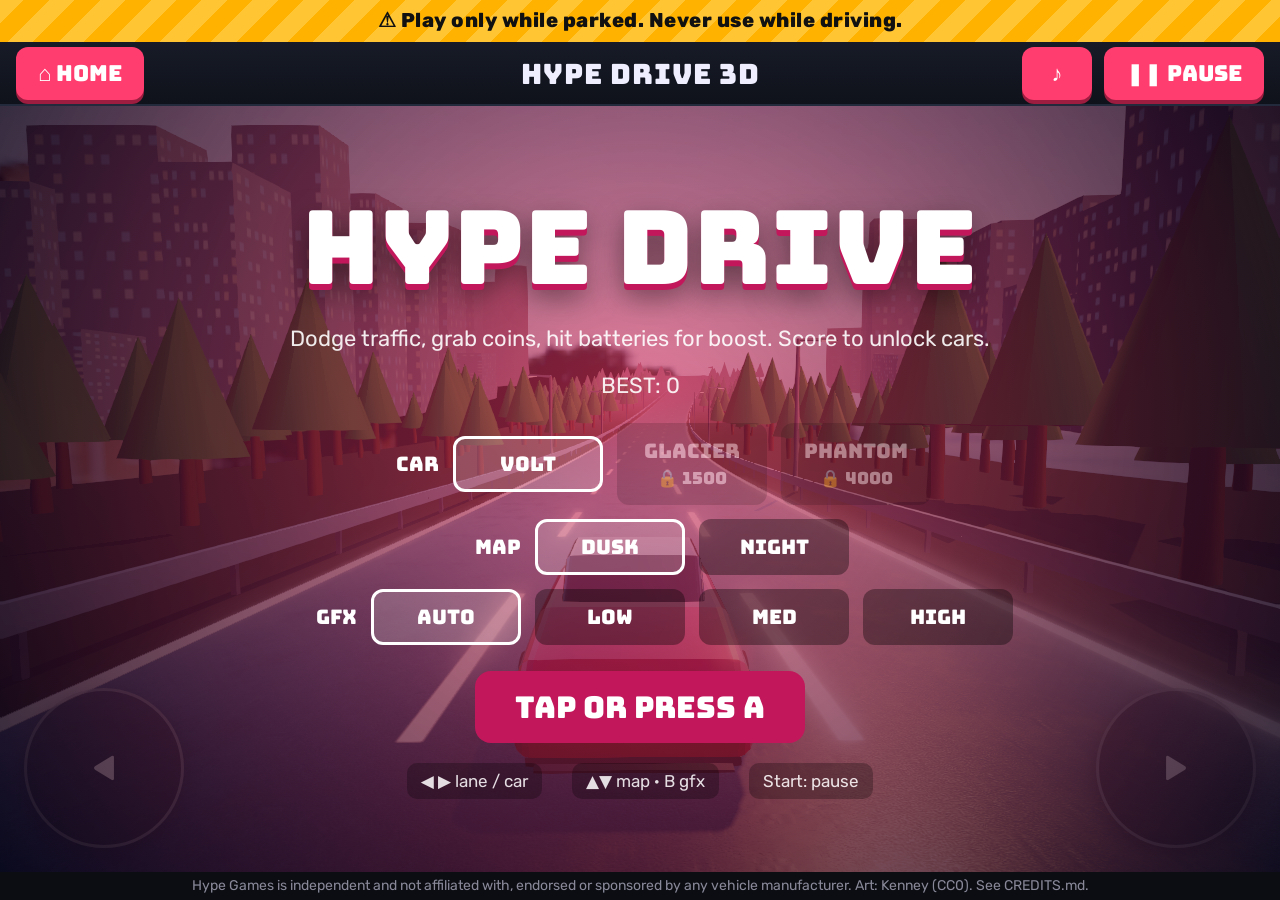
==== commit 8f23a60f: "v5: responsive layout, touch scaling, safe areas, DPR caps, rotate hint" ====
--- a/games/drive.html
+++ b/games/drive.html
@@ -1,4 +1,4 @@
-<!doctype html><html><head><meta charset="utf-8"><meta name="viewport" content="width=device-width,initial-scale=1"><title>Hype Drive 3D</title><link rel="icon" href="data:,"><link rel="stylesheet" href="../style.css">
+<!doctype html><html><head><meta charset="utf-8"><meta name="viewport" content="width=device-width,initial-scale=1,maximum-scale=1,user-scalable=no,viewport-fit=cover"><title>Hype Drive 3D</title><link rel="icon" href="data:,"><link rel="stylesheet" href="../style.css">
 <script type="importmap">{"imports":{"three":"../vendor/three.module.min.js","three/addons/":"../vendor/jsm/"}}</script></head><body>
 <script src="../common.js"></script><script>HG.chrome('Hype Drive 3D')</script>
 <script type="module">
@@ -20,7 +20,7 @@
   music:{bpm:118,root:57,scale:[0,2,3,5,7,8,10],lead:[0,null,3,null,7,null,5,3,0,null,3,null,8,7,5,null],bass:[0,0,null,0,5,5,null,5,3,3,null,3,4,4,null,4],drums:1,wave:'sawtooth'}},
  {n:'NIGHT',hdr:'night.hdr',exp:1.1,bgI:.6,sun:[-20,50,-40],sunC:0x8fa8ff,sunI:.35,fog:0x0a0e1a,night:true,
   music:{bpm:96,root:62,scale:[0,2,3,7,8],lead:[4,null,2,null,0,null,2,null,4,7,null,4,2,null,null,null],bass:[0,null,null,null,3,null,null,null,1,null,null,null,4,null,null,null],drums:1,wave:'triangle'}}];
-const Q={low:{pr:.75,shadow:0,post:0,trees:60,bld:30},med:{pr:1,shadow:1024,post:1,trees:120,bld:60},high:{pr:Math.min(devicePixelRatio,1.5),shadow:2048,post:2,trees:200,bld:90}};
+const Q={low:{pr:Math.min(devicePixelRatio,1)*.75,shadow:0,post:0,trees:60,bld:30},med:{pr:Math.min(devicePixelRatio,1.25),shadow:1024,post:1,trees:120,bld:60},high:{pr:Math.min(devicePixelRatio,1.5),shadow:2048,post:2,trees:200,bld:90}};
 let qSet=HG.qs.get('q')||HG.get('drive_q','auto'),qName=qSet=='auto'?'high':qSet;
 if(HG.qs.get('map'))HG.set('drive_theme',+HG.qs.get('map'));let carI=Math.min(HG.get('drive_car',0),2),thI=Math.min(HG.get('drive_theme',0),1);const unlocked=i=>HG.best('drive')>=CARS[i].need;if(!unlocked(carI))carI=0;
 // ---------- renderer ----------
@@ -135,7 +135,7 @@
  if(r<.42){m=trafficCars[Math.random()*TCOL.length|0].clone();t='car'}else if(r<.6){m=new THREE.Mesh(coneG,coneM);m.position.y=.45;t='cone'}else if(r<.94){m=new THREE.Mesh(coinG,coinM);m.position.y=1;t='coin'}else{m=new THREE.Mesh(batG,batM);m.position.y=1;t='bat'}
  m.position.x=LANES[l];m.position.z=z;m.traverse(o=>{if(o.isMesh)o.castShadow=Q[qName].shadow>0});S.add(m);objs.push({m,t,l})}
 HG.onPress=k=>{if(state!='play'){if(k=='a'&&state=='over')reset();return}if(k=='left'&&lane>0){lane--;HG.sfx('click')}if(k=='right'&&lane<2){lane++;HG.sfx('click')}};
-HG.touchButtons([{k:'left',label:'◀',style:'left:24px;bottom:24px;width:160px;height:160px'},{k:'right',label:'▶',style:'right:24px;bottom:24px;width:160px;height:160px'}]);
+HG.rotHint();HG.touchButtons([{k:'left',label:'◀',style:'left:24px;bottom:24px;width:160px;height:160px'},{k:'right',label:'▶',style:'right:24px;bottom:24px;width:160px;height:160px'}]);
 R.domElement.addEventListener('pointerdown',()=>{if(state=='over')reset()});
 const score=()=>Math.floor(dist/10)+coins*25;
 const camPos=new THREE.Vector3(0,3.2,8),camVel=new THREE.Vector3(),look=new THREE.Vector3(0,1,-10);
--- a/style.css
+++ b/style.css
@@ -42,3 +42,26 @@
 .pick{display:flex;gap:14px;margin-top:14px;align-items:center}.pick button{font-family:Bungee;font-size:20px;padding:12px 18px;border-radius:12px;border:3px solid transparent;background:rgba(0,0,0,.35);color:#fff;min-width:150px}
 .pick button.on{border-color:#fff;background:rgba(255,255,255,.18)}.pick button:disabled{opacity:.4}.pick label{font-family:Bungee;color:#fff;width:90px;text-align:right}
 .bar{position:relative}.bar b{position:absolute;left:50%;transform:translateX(-50%)}
+/* v5 responsive */
+:root{--wh:42px;--bh:64px;--fh:28px;--ts:1;--sb:env(safe-area-inset-bottom,0px);--sl:env(safe-area-inset-left,0px);--sr:env(safe-area-inset-right,0px)}
+html,body{height:100%;height:100dvh;overscroll-behavior:none;touch-action:manipulation;-webkit-text-size-adjust:100%}
+.warn{height:var(--wh);padding-top:max(8px,env(safe-area-inset-top,0px))}.bar{height:var(--bh);padding:0 max(16px,var(--sr)) 0 max(16px,var(--sl))}
+#stage{height:calc(100% - var(--wh) - var(--bh) - var(--fh))}footer{height:var(--fh);line-height:var(--fh);overflow:hidden;white-space:nowrap;text-overflow:ellipsis;padding:0 8px}
+.menu{min-width:min(360px,90vw);max-width:94vw;max-height:90vh;overflow:auto}
+.title{padding:12px;overflow:auto}.title .ctl,.pick{flex-wrap:wrap;justify-content:center}
+.grid{grid-template-columns:repeat(auto-fit,minmax(min(260px,100%),1fr))}
+.rot{position:absolute;left:50%;top:12px;transform:translateX(-50%);z-index:45;background:rgba(10,12,20,.85);border:1px solid #ff3d6e;border-radius:12px;padding:8px 14px;font-size:14px;white-space:nowrap}
+@media (max-width:1100px),(max-height:700px){:root{--ts:.8}.hud{font-size:18px}}
+@media (max-width:760px),(max-height:520px){:root{--wh:30px;--bh:48px;--fh:22px;--ts:.6}
+ .warn{font-size:13px;padding:6px 4px}.bar b{font-size:17px}.hbtn{font-size:14px;padding:8px 10px;min-width:0}#mbtn{min-width:40px!important;margin-right:6px!important}
+ footer{font-size:10px}.hud{font-size:14px;padding:4px 8px;top:6px;left:6px}.hud small{font-size:11px}.hud.px{font-size:10px}.hud.px small{font-size:8px}
+ .menu{padding:18px;gap:10px}.menu button{font-size:18px;padding:10px}.title h1{font-size:clamp(30px,10vw,60px)}.title p{font-size:15px}.title .go{font-size:20px;padding:10px 24px;margin-top:12px}
+ .title .ctl{gap:8px;font-size:12px;margin-top:10px}.pick{gap:6px;margin-top:8px}.pick button{font-size:12px;padding:7px 9px;min-width:0}.pick label{width:auto;font-size:12px}
+ .home header{height:56px;padding:0 14px}.home h1{font-size:24px}.home main{height:calc(100% - var(--wh) - 56px - var(--fh));padding:12px;justify-content:flex-start}.home .card div{font-size:20px}.card small{font-size:13px}
+ .hud[style*="font-size:56px"],.hud[style*="font-size:48px"],.hud[style*="font-size:44px"]{font-size:26px!important}}
+@media (max-width:760px) and (orientation:portrait){.bar b{font-size:14px}}
+@media (min-width:500px) and (max-height:520px){.grid{grid-template-columns:repeat(4,1fr)}.home .card img{aspect-ratio:16/10}}
+@media (max-height:400px){:root{--wh:24px;--bh:40px;--fh:0px}.warn{font-size:11px;padding:4px}footer{display:none}}
+.tbtn{width:calc(120px*var(--ts));height:calc(120px*var(--ts));font-size:calc(44px*var(--ts))}.rot{top:auto;bottom:calc(140px*var(--ts) + var(--sb))}
+@media (max-width:760px){.bar b{position:static;transform:none;flex:1;text-align:center;overflow:hidden;white-space:nowrap;text-overflow:ellipsis;padding:0 6px}#mbtn{margin-left:0!important}}
+@media (max-width:560px){.home header>div:last-child{display:none}.home header{justify-content:center}}
